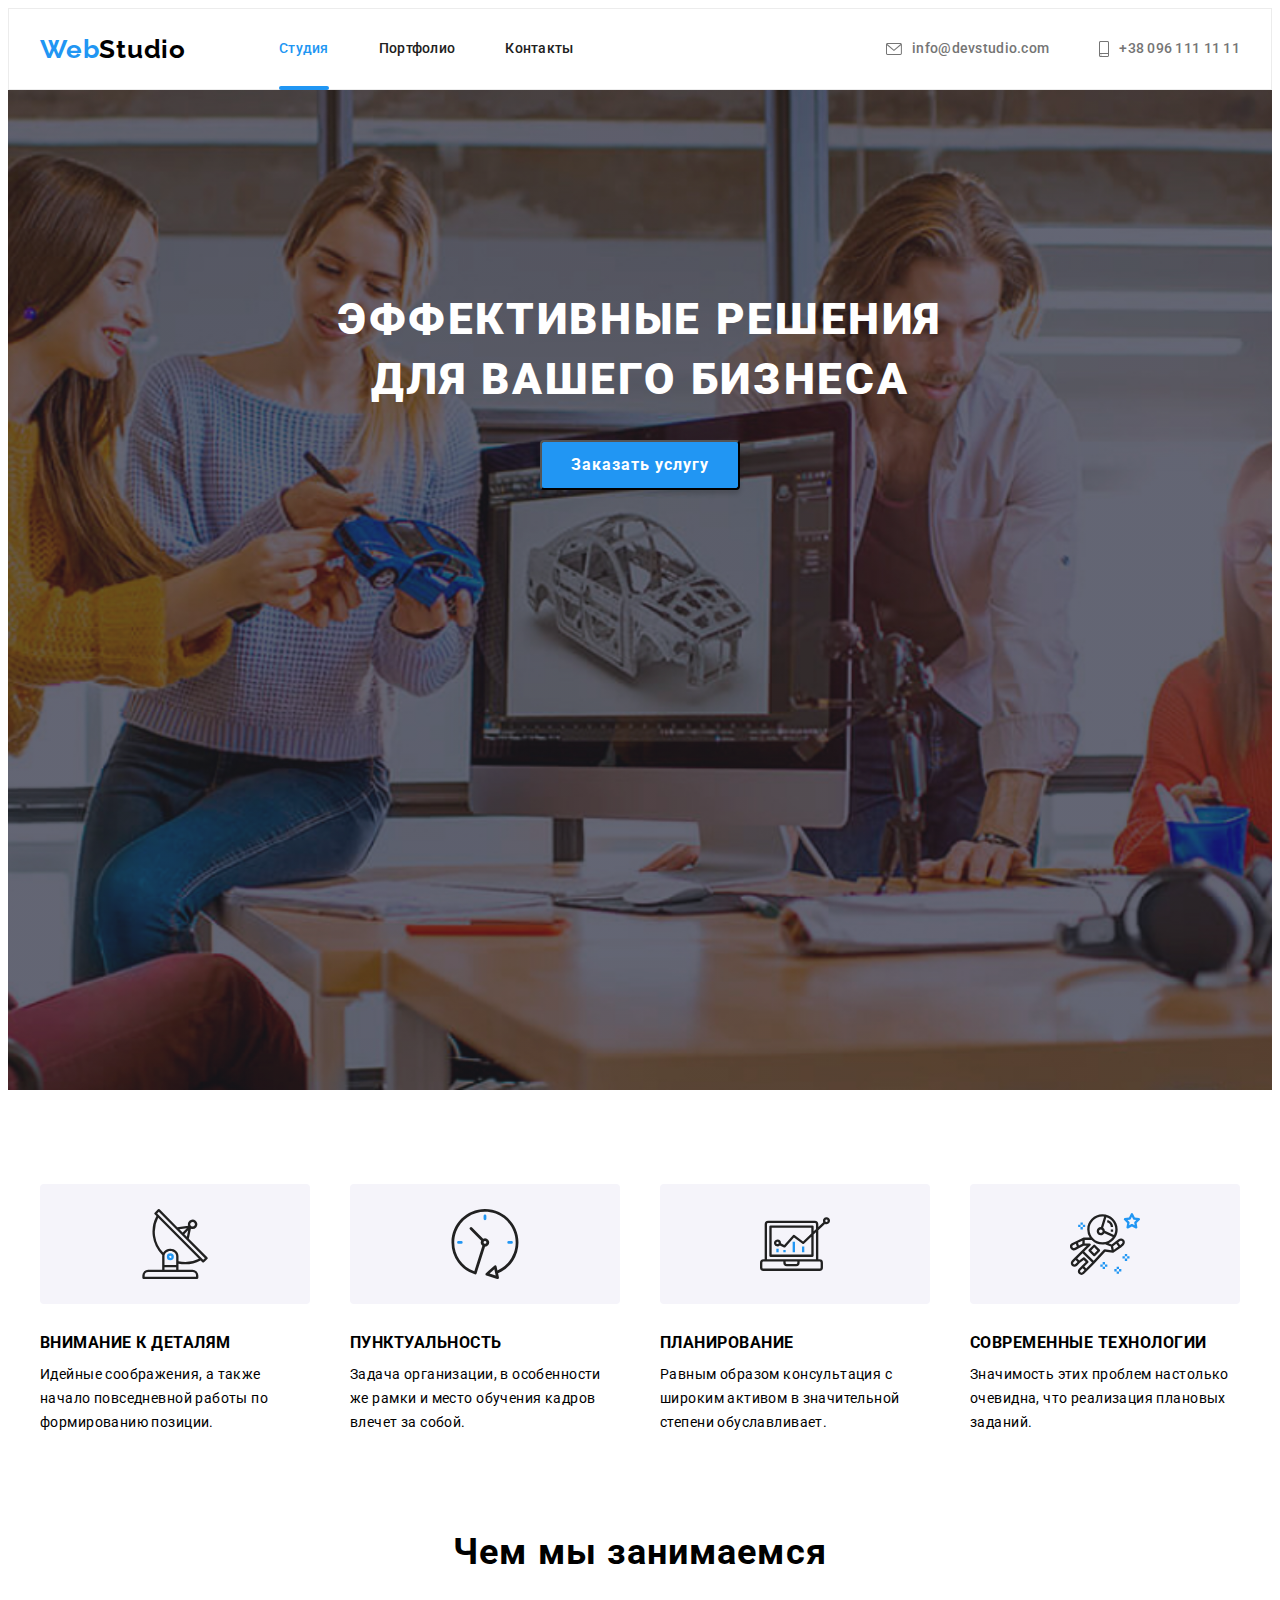
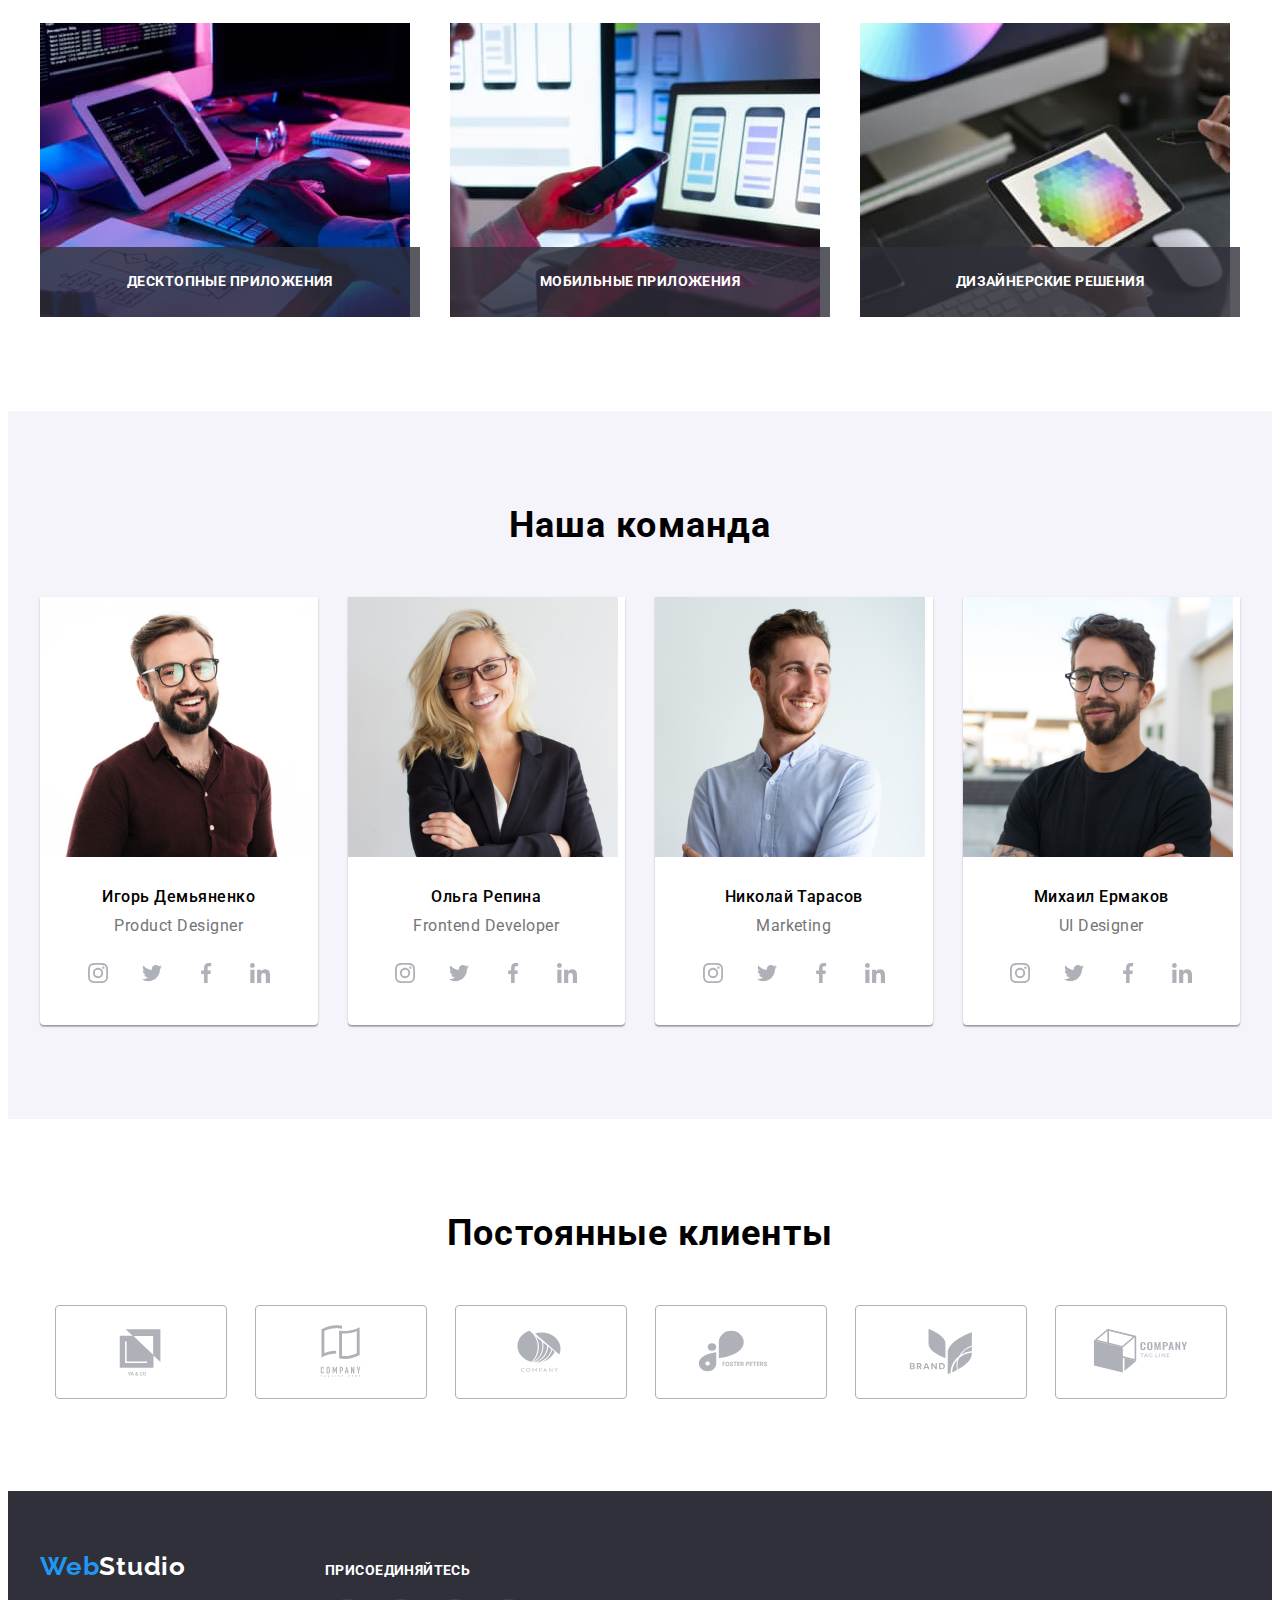
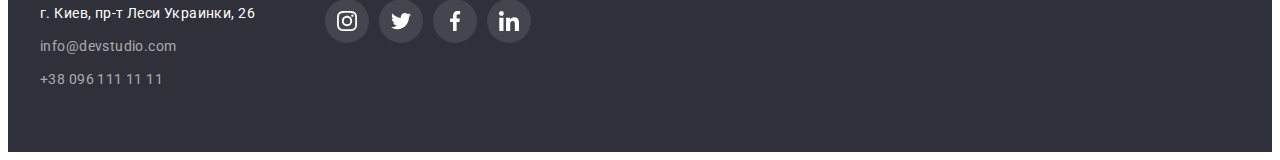
==== index.html @ 003a28de "1806 2115" ====
<!DOCTYPE html>
<html lang="ru">
  <head>
    <meta charset="utf-8" />
    <meta http-equiv="X-UA-Compatible" content="IE=edge" />
    <title>Студия</title>
    <meta name="viewport" content="width=device-width, initial-scale=1" />
    <link
      href="https://fonts.googleapis.com/css2?family=Raleway:wght@700&family=Roboto:wght@400;500;700;900&display=swap"
      rel="stylesheet"
    />
    <link
      rel="stylesheet"
      href="https://cdnjs.cloudflare.com/ajax/libs/modern-normalize/1.1.0/modern-normalize.min.css"
      integrity="sha512-wpPYUAdjBVSE4KJnH1VR1HeZfpl1ub8YT/NKx4PuQ5NmX2tKuGu6U/JRp5y+Y8XG2tV+wKQpNHVUX03MfMFn9Q=="
      crossorigin="anonymous"
      referrerpolicy="no-referrer"
    />
    <link rel="stylesheet" href="./css/styles.css" />
    <link rel="preconnect" href="https://fonts.gstatic.com" crossorigin />
  </head>
  <!--header-->
  <body>
    <header class="header">
      <div class="container">
        <a href="./index.html" lang="en" class="header-logo"
          >Web<span class="header-logo-add">Studio</span></a
        >
        <nav>
          <ul class="header-list list">
            <li class="header-item">
              <a class="header-link link current" href="./index.html">Студия</a>
            </li>
            <li class="header-item">
              <a class="header-link link" href="./portfolio.html">Портфолио</a>
            </li>
            <li class="header-item"><a class="header-link link" href="">Контакты</a></li>
          </ul>
        </nav>
        <ul class="contacts-list list">
          <li class="contacts-item">
            <a class="contacts-link link" href="mailto:info@devstudio.com">
              <svg class="contacts-icon" width="16" height="12">
                <use href="./images/icons.svg#icon-envelope"></use></svg
              >info@devstudio.com</a
            >
          </li>
          <li class="contacts-item">
            <a class="contacts-link link" href="tel:+380961111111">
              <svg class="contacts-icon" width="10" height="16">
                <use href="./images/icons.svg#icon-smartphone"></use></svg
              >+38 096 111 11 11</a
            >
          </li>
        </ul>
      </div>
    </header>
    <!--main-->
    <main>
      <section class="head section">
        <div class="container">
          <h1 class="head-title">Эффективные решения<br />для вашего бизнеса</h1>
          <button type="button" class="head-button" data-modal-open>Заказать услугу</button>
        </div>
      </section>
      <section class="hero section">
        <div class="container">
          <h2 class="hero-title hidden">Заголовок</h2>
          <ul class="hero-list list">
            <li class="hero-item">
              <div class="hero-img-item">
                <a href="" class="hero-img-link link">
                  <svg class="hero-img-icon" width="70px" height="70px">
                    <use href="./images/icons.svg#icon-antenna"></use>
                  </svg>
                </a>
              </div>
              <h3 class="hero-title">Внимание к деталям</h3>
              <p class="hero-text">
                Идейные соображения, а также начало повседневной работы по формированию позиции.
              </p>
            </li>
            <li class="hero-item">
              <div class="hero-img-item">
                <a href="" class="hero-img-link link">
                  <svg class="hero-img-icon" width="70px" height="70px">
                    <use href="./images/icons.svg#icon-clock"></use>
                  </svg>
                </a>
              </div>
              <h3 class="hero-title">Пунктуальность</h3>
              <p class="hero-text">
                Задача организации, в особенности же рамки и место обучения кадров влечет за собой.
              </p>
            </li>
            <li class="hero-item">
              <div class="hero-img-item">
                <a href="" class="hero-img-link link">
                  <svg class="hero-img-icon" width="70px" height="70px">
                    <use href="./images/icons.svg#icon-diagram"></use>
                  </svg>
                </a>
              </div>
              <h3 class="hero-title">Планирование</h3>
              <p class="hero-text">
                Равным образом консультация с широким активом в значительной степени обуславливает.
              </p>
            </li>
            <li class="hero-item">
              <div class="hero-img-item">
                <a href="" class="hero-img-link link">
                  <svg class="hero-img-icon" width="70px" height="70px">
                    <use href="./images/icons.svg#icon-astronaut"></use>
                  </svg>
                </a>
              </div>
              <h3 class="hero-title">Современные технологии</h3>
              <p class="hero-text">
                Значимость этих проблем настолько очевидна, что реализация плановых заданий.
              </p>
            </li>
          </ul>
        </div>
      </section>
      <section class="photo section">
        <div class="container">
          <h2 class="photo-title">Чем мы занимаемся</h2>
          <ul class="photo-list list">
            <li class="photo-item">
              <img src="images/img1-1.jpg" alt="img1-1" width="370" />
              <p class="photo-text">Десктопные приложения</p>
            </li>
            <li class="photo-item">
              <img src="images/img1-2.jpg" alt="img1-2" width="370" />
              <p class="photo-text">Мобильные приложения</p>
            </li>
            <li class="photo-item">
              <img src="images/img1-3.jpg" alt="img1-3" width="370" />
              <p class="photo-text">Дизайнерские решения</p>
            </li>
          </ul>
        </div>
      </section>
      <section class="team section">
        <div class="container">
          <h2 class="team-title">Наша команда</h2>
          <ul class="team-list list">
            <li class="team-item">
              <img class="team-img" src="images/img2-1.jpg" alt="img2-1" width="270" />
              <div class="team-item-wrapper">
                <h3 class="team-text-title">Игорь Демьяненко</h3>
                <p class="team-text" lang="en">Product Designer</p>
                <ul class="team-soc-list list">
                  <li class="team-soc-item">
                    <a href="" class="team-soc-link link">
                      <svg class="team-soc-icon" width="20px" height="20px">
                        <use href="./images/icons.svg#icon-instagram"></use>
                      </svg>
                    </a>
                  </li>
                  <li class="team-soc-item">
                    <a href="" class="team-soc-link link"
                      ><svg class="team-soc-icon" width="20px" height="20px">
                        <use href="./images/icons.svg#icon-twitter"></use></svg
                    ></a>
                  </li>
                  <li class="team-soc-item">
                    <a href="" class="team-soc-link link"
                      ><svg class="team-soc-icon" width="20px" height="20px">
                        <use href="./images/icons.svg#icon-facebook"></use></svg
                    ></a>
                  </li>
                  <li class="team-soc-item">
                    <a href="" class="team-soc-link link"
                      ><svg class="team-soc-icon" width="20px" height="20px">
                        <use href="./images/icons.svg#icon-linkedin"></use></svg
                    ></a>
                  </li>
                </ul>
              </div>
            </li>
            <li class="team-item">
              <img class="team-img" src="images/img2-2.jpg" alt="img2-2" width="270" />
              <div class="team-item-wrapper">
                <h3 class="team-text-title">Ольга Репина</h3>
                <p class="team-text" lang="en">Frontend Developer</p>
                <ul class="team-soc-list list">
                  <li class="team-soc-item">
                    <a href="" class="team-soc-link link">
                      <svg class="team-soc-icon" width="20px" height="20px">
                        <use href="./images/icons.svg#icon-instagram"></use>
                      </svg>
                    </a>
                  </li>
                  <li class="team-soc-item">
                    <a href="" class="team-soc-link link"
                      ><svg class="team-soc-icon" width="20px" height="20px">
                        <use href="./images/icons.svg#icon-twitter"></use></svg
                    ></a>
                  </li>
                  <li class="team-soc-item">
                    <a href="" class="team-soc-link link"
                      ><svg class="team-soc-icon" width="20px" height="20px">
                        <use href="./images/icons.svg#icon-facebook"></use></svg
                    ></a>
                  </li>
                  <li class="team-soc-item">
                    <a href="" class="team-soc-link link"
                      ><svg class="team-soc-icon" width="20px" height="20px">
                        <use href="./images/icons.svg#icon-linkedin"></use></svg
                    ></a>
                  </li>
                </ul>
              </div>
            </li>
            <li class="team-item">
              <img class="team-img" src="images/img2-3.jpg" alt="img2-3" width="270" />
              <div class="team-item-wrapper">
                <h3 class="team-text-title">Николай Тарасов</h3>
                <p class="team-text" lang="en">Marketing</p>
                <ul class="team-soc-list list">
                  <li class="team-soc-item">
                    <a href="" class="team-soc-link link">
                      <svg class="team-soc-icon" width="20px" height="20px">
                        <use href="./images/icons.svg#icon-instagram"></use>
                      </svg>
                    </a>
                  </li>
                  <li class="team-soc-item">
                    <a href="" class="team-soc-link link"
                      ><svg class="team-soc-icon" width="20px" height="20px">
                        <use href="./images/icons.svg#icon-twitter"></use></svg
                    ></a>
                  </li>
                  <li class="team-soc-item">
                    <a href="" class="team-soc-link link"
                      ><svg class="team-soc-icon" width="20px" height="20px">
                        <use href="./images/icons.svg#icon-facebook"></use></svg
                    ></a>
                  </li>
                  <li class="team-soc-item">
                    <a href="" class="team-soc-link link"
                      ><svg class="team-soc-icon" width="20px" height="20px">
                        <use href="./images/icons.svg#icon-linkedin"></use></svg
                    ></a>
                  </li>
                </ul>
              </div>
            </li>
            <li class="team-item">
              <img class="team-img" src="images/img2-4.jpg" alt="img2-4" width="270" />
              <div class="team-item-wrapper">
                <h3 class="team-text-title">Михаил Ермаков</h3>
                <p class="team-text" lang="en">UI Designer</p>
                <ul class="team-soc-list list">
                  <li class="team-soc-item">
                    <a href="" class="team-soc-link link">
                      <svg class="team-soc-icon" width="20px" height="20px">
                        <use href="./images/icons.svg#icon-instagram"></use>
                      </svg>
                    </a>
                  </li>
                  <li class="team-soc-item">
                    <a href="" class="team-soc-link link"
                      ><svg class="team-soc-icon" width="20px" height="20px">
                        <use href="./images/icons.svg#icon-twitter"></use></svg
                    ></a>
                  </li>
                  <li class="team-soc-item">
                    <a href="" class="team-soc-link link"
                      ><svg class="team-soc-icon" width="20px" height="20px">
                        <use href="./images/icons.svg#icon-facebook"></use></svg
                    ></a>
                  </li>
                  <li class="team-soc-item">
                    <a href="" class="team-soc-link link"
                      ><svg class="team-soc-icon" width="20px" height="20px">
                        <use href="./images/icons.svg#icon-linkedin"></use></svg
                    ></a>
                  </li>
                </ul>
              </div>
            </li>
          </ul>
        </div>
      </section>
      <section class="clients">
        <div class="container">
          <h2 class="clients-title">Постоянные клиенты</h2>
          <ul class="clients-list list">
            <li class="clients-item">
              <a href="" class="clients-link link">
                <svg class="clients-logo" width="106px" height="60px">
                  <use href="./images/icons.svg#icon-company-logo-1"></use>
                </svg>
              </a>
            </li>
            <li class="clients-item">
              <a href="" class="clients-link link">
                <svg class="clients-logo" width="106px" height="60px">
                  <use href="./images/icons.svg#icon-company-logo-2"></use>
                </svg>
              </a>
            </li>
            <li class="clients-item">
              <a href="" class="clients-link link">
                <svg class="clients-logo" width="106px" height="60px">
                  <use href="./images/icons.svg#icon-company-logo-3"></use>
                </svg>
              </a>
            </li>
            <li class="clients-item">
              <a href="" class="clients-link link">
                <svg class="clients-logo" width="106px" height="60px">
                  <use href="./images/icons.svg#icon-company-logo-4"></use>
                </svg>
              </a>
            </li>
            <li class="clients-item">
              <a href="" class="clients-link link">
                <svg class="clients-logo" width="106px" height="60px">
                  <use href="./images/icons.svg#icon-company-logo-5"></use>
                </svg>
              </a>
            </li>
            <li class="clients-item">
              <a href="" class="clients-link link">
                <svg class="clients-logo" width="106px" height="60px">
                  <use href="./images/icons.svg#icon-company-logo-6"></use>
                </svg>
              </a>
            </li>
          </ul>
        </div>
      </section>
    </main>
    <!--footer-->
    <footer class="footer">
      <div class="container">
        <h2 class="container-title hidden">Футер</h2>
        <div class="adress-contact">
          <a href="/index.html" lang="en" class="footer-logo"
            >Web<span class="footer-logo-add">Studio</span></a
          >
          <address class="adress">
            <ul class="adress-list list">
              <li class="adress-item">
                <a
                  href="https://goo.gl/maps/ZNNEmPpqHStPW1MP9"
                  class="adress-link-map link"
                  target="_blank"
                  rel="noopener norefererrer"
                >
                  г. Киев, пр-т Леси Украинки, 26
                </a>
              </li>
              <li class="adress-item">
                <a class="adress-link link" href="mailto:info@devstudio.com">info@devstudio.com</a>
              </li>
              <li class="adress-item">
                <a class="adress-link link" href="tel:+380961111111">+38 096 111 11 11</a>
              </li>
            </ul>
          </address>
        </div>
        <div class="adress-connect">
          <h3 class="connect-title">присоединяйтесь</h3>
          <ul class="connect-soc-list list">
            <li class="connect-soc-item">
              <a href="" class="connect-soc-link link">
                <svg class="connect-soc-icon" width="20px" height="20px">
                  <use href="./images/icons.svg#icon-instagram"></use>
                </svg>
              </a>
            </li>
            <li class="connect-soc-item">
              <a href="" class="connect-soc-link link"
                ><svg class="connect-soc-icon" width="20px" height="20px">
                  <use href="./images/icons.svg#icon-twitter"></use></svg
              ></a>
            </li>
            <li class="connect-soc-item">
              <a href="" class="connect-soc-link link"
                ><svg class="connect-soc-icon" width="20px" height="20px">
                  <use href="./images/icons.svg#icon-facebook"></use></svg
              ></a>
            </li>
            <li class="connect-soc-item">
              <a href="" class="connect-soc-link link"
                ><svg class="connect-soc-icon" width="20px" height="20px">
                  <use href="./images/icons.svg#icon-linkedin"></use></svg
              ></a>
            </li>
          </ul>
        </div>
      </div>
    </footer>
    <div class="backdrop is-hidden" data-modal>
      <div class="modal">
        <button type="button" class="modal-close-btn" data-modal-close>
          <svg class="modal-close-icon" width="11px" height="11px">
            <use href="./images/icons.svg#icon-close-black"></use>
          </svg>
        </button>
        <p class="modal-title">Оставьте свои данные, мы вам перезвоним</p>
        <form>
          <div class="modal-field">
            <label for="user-name" class="modal-label">Имя</label>
            <div class="input-wrap">
              <input type="text" class="modal-input" name="user-name" required minlength="2" />
              <svg class="modal-icon" width="18px" height="18px">
                <use href="./images/icons.svg#icon-person-modal"></use>
              </svg>
            </div>
          </div>
          <div class="modal-field">
            <label for="user-phone" class="modal-label">Телефон</label>
            <div class="input-wrap">
              <input
                type="text"
                class="modal-input"
                name="user-phone"
                required
                pattern="[\+]\d{2}\s[\(]\d{3}[\)]\s\d{3}[\-]\d{2}[\-]\d{2}"
                minlength="13"
                maxlength="13"
                title="+380 (00) 000-00-00"
                }
              />
              <svg class="modal-icon" width="18px" height="18px">
                <use href="./images/icons.svg#icon-phone-modal"></use>
              </svg>
            </div>
          </div>
          <div class="modal-field">
            <label for="modal-input" class="modal-label">Почта</label>
            <div class="input-wrap">
              <input
                type="text"
                class="modal-input"
                name="user-email"
                required
                pattern="[a-z0-9._%+-]+@[a-z0-9.-]+\.[a-z]{2,4}$"
                title="example@mail.com"
              />
              <svg class="modal-icon" width="18px" height="18px">
                <use href="./images/icons.svg#icon-email-modal"></use>
              </svg>
            </div>
          </div>
          <div class="modal-field">
            <label for="user-comment" class="modal-label">Комментарий</label>
            <textarea
              name="user-comment"
              id=""
              class="modal-input modal-input-comment"
              placeholder="Введите текст"
            ></textarea>
          </div>
          <div class="checkbox-field">
            <input
              type="checkbox"
              name="privacy"
              value="true"
              class="modal-check hidden"
              id="privacy"
            />
            <label for="privacy" class="check-text">
              <span>
                <svg class="check-icon" width="11px" height="8px">
                  <use href="./images/icons.svg#icon-check-modal"></use>
                </svg>
              </span>
              Соглашаюсь с рассылкой и принимаю
              <a href="" class="modal-terms-link link">Условия договора</a></label
            >
          </div>
          <button type="submit" class="modal-send-btn">Отправить</button>
        </form>
      </div>
    </div>
    <script src="./js/modal.js"></script>
  </body>
</html>
---- css/styles.css ----
:root {
  --background-color: #ffffff;
  --alternative-background-color: #2f303a;
  --main-text-color: #212121;
  --second-text-color: #757575;
  --alternative-text-color: #ffffff;
  --active-btn-color: #2196f3;
  --main-font-weight: 700;
  --main-font-family: 'Roboto', sans-serif;
  --second-font-family: 'Raleway', sans-serif;
  --default-font-size: 14px;
  --default-padding: 94px;
  --default-transition-duration: 250ms;
  --default-transition-timing-function: cubic-bezier(0.4, 0, 0.2, 1);
}

body {
  font-family: var(--main-font-family);
  font-size: var(--default-font-size);
  background-color: var(--background-color);
  color: var(--master-text-color);
}

p,
h1,
h2,
h3,
h4,
h5,
h6 {
  margin: 0;
}
ul,
ol {
  margin: 0;
  padding: 0;
}
button {
  cursor: pointer;
}
img {
  display: block;
}
.list {
  list-style: none;
}
.link {
  text-decoration: none;
}
.hidden {
  position: absolute;
  white-space: nowrap;
  width: 1px;
  height: 1px;
  overflow: hidden;
  border: 0;
  padding: 0;
  clip: rect(0 0 0 0);
  clip-path: inset(50%);
  margin: -1px;
}
.container {
  width: 1200px;
  margin: 0 auto;
  padding-left: 15px;
  padding-right: 15px;
  /* outline: 1px solid red; */
}
.section {
  padding-top: var(--default-padding);
  padding-bottom: var(--default-padding);
}
/*----------------header--------------------*/
.header {
  border: 1px solid #ececec;
}
.header-logo {
  color: var(--active-btn-color);
  font-family: var(--second-font-family);
  font-weight: var(--main-font-weight);
  font-size: 26px;
  line-height: 1.19;
  letter-spacing: 0.03em;
  text-decoration: none;
  margin-right: 93px;
}
.header-logo-add {
  color: #000000;
}
.header-list {
  display: flex;
  align-items: center;
}
.header .container {
  display: flex;
  align-items: center;
}
.header-link,
.contacts-link {
  padding: 32px 0;
  display: block;
  color: var(--main-text-color);
  font-weight: 500;
  line-height: 1.14;
  letter-spacing: 0.02em;
  transition-duration: var(--default-transition-duration);
  transition-timing-function: var(--default-transition-timing-function);
}
.header-item:not(:last-child) {
  margin-right: 50px;
}
.current {
  color: var(--active-btn-color);
  position: relative;
}
.current::after {
  content: '';
  display: block;
  position: absolute;
  width: 100%;
  height: 4px;
  background-color: var(--active-btn-color);
  border-radius: 2px;
  left: 0;
  bottom: -1px;
}
.header-link:hover,
.header-link:focus,
.contacts-link:focus,
.contacts-link:hover {
  color: #2196f3;
}
.contacts-list {
  display: flex;
  margin-left: auto;
}
.contacts-link {
  color: var(--second-text-color);
  align-items: center;
  display: flex;
  justify-content: center;
}

.contacts-item:not(:last-child) {
  margin-right: 50px;
}
.contacts-icon {
  display: inline-block;
  fill: currentColor;
  margin-right: 10px;
  justify-content: center;
}
/*----------------head--------------------*/

.head {
  height: 600px;
  max-width: 1600px;
  text-align: center;
  padding-top: 200px;
  padding-bottom: 200px;
  background-color: rgba(47, 48, 58, 0.4);
  margin: 0 auto;
  background-image: linear-gradient(rgba(47, 48, 58, 0.4), rgba(47, 48, 58, 0.4)),
    url(../images/hero-bg.jpg);
  background-repeat: no-repeat;
  background-position: center;
  background-size: cover;
}
.head-title {
  color: var(--alternative-text-color);
  font-weight: 900;
  font-size: 44px;
  line-height: 1.36;
  text-align: center;
  letter-spacing: 0.06em;
  text-transform: uppercase;
}
.head-button {
  height: 50px;
  min-width: 200px;
  font-family: inherit;
  color: var(--alternative-text-color);
  background-color: var(--active-btn-color);
  font-weight: var(--main-font-weight);
  font-size: 16px;
  line-height: 1.87;
  letter-spacing: 0.06em;
  box-shadow: 0px 4px 4px rgba(0, 0, 0, 0.15);
  border-radius: 4px;
  cursor: pointer;
  margin-top: 30px;
  transition-duration: var(--default-transition-duration);
  transition-timing-function: var(--default-transition-timing-function);
}
.head-button:hover,
.head-button:focus {
  background-color: #188ce8;
}
/*----------------body--------------------*/
.hero-list {
  display: flex;
  justify-content: space-between;
}

.hero-title {
  font-weight: var(--main-font-weight);
  line-height: 1.14;
  letter-spacing: 0.03em;
  text-transform: uppercase;
  margin-bottom: 10px;
}
.hero-text {
  line-height: 1.71;
  letter-spacing: 0.03em;
  width: 270px;
  min-height: 75px;
}
.hero-item + .hero-item {
  margin-left: 30px;
}
.hero-img-item {
  width: 270px;
  height: 120px;
  margin-bottom: 30px;
}
.hero-img-link {
  width: 100%;
  height: 100%;
  background: #f5f4fa;
  border-radius: 4px;
  display: flex;
  align-items: center;
  justify-content: center;
}
.photo {
  padding-top: 0;
}
.photo-list {
  display: flex;
  margin-top: 50px;
  margin-left: -30px;
}
.photo-item {
  flex-basis: calc(100% / 3 - 30px);
  margin-left: 30px;
  position: relative;
}
.photo-text {
  position: absolute;
  bottom: 0;
  width: 100%;
  text-align: center;
  background: rgba(47, 48, 58, 0.8);
  padding: 27px 0;
  color: var(--alternative-text-color);
  font-weight: 700;
  font-size: 14px;
  line-height: 1.14;
  text-align: center;
  letter-spacing: 0.03em;
  text-transform: uppercase;
}
.photo-title,
.team-title,
.clients-title {
  font-weight: var(--main-font-weight);
  font-size: 36px;
  line-height: 1.16;
  text-align: center;
  letter-spacing: 0.03em;
}
.team-title {
  margin-bottom: 50px;
}
.team {
  background-color: #f5f4fa;
}
.team-list {
  display: flex;
  margin-left: -30px;
}
.team-item-wrapper {
  padding-top: 30px;
  padding-bottom: 30px;
}
.team-item {
  background-color: var(--background-color);
  flex-basis: calc(100% / 4 - 30px);
  margin-left: 30px;
  box-shadow: 0px 1px 3px rgba(0, 0, 0, 0.12), 0px 1px 1px rgba(0, 0, 0, 0.14),
    0px 2px 1px rgba(0, 0, 0, 0.2);
  border-radius: 0px 0px 4px 4px;
}
.team-text-title {
  font-weight: 500;
  font-size: 16px;
  line-height: 1.19;
  text-align: center;
  letter-spacing: 0.03em;
  margin-bottom: 10px;
}
.team-text {
  color: var(--second-text-color);
  font-size: 16px;
  line-height: 1.19;
  text-align: center;
  letter-spacing: 0.03em;
  margin-bottom: 16px;
}
.team-soc-item {
  width: 44px;
  height: 44px;
  margin-right: 10px;
}
.team-soc-list {
  display: flex;
  justify-content: center;
}
.team-soc-item:last-child {
  margin-right: 0;
}
.team-soc-link {
  width: 100%;
  height: 100%;
  display: flex;
  align-items: center;
  justify-content: center;
  border-radius: 50%;
  transition-duration: var(--default-transition-duration);
  transition-timing-function: var(--default-transition-timing-function);
}
.team-soc-icon {
  fill: #afb1b8;
  transition-duration: var(--default-transition-duration);
  transition-timing-function: var(--default-transition-timing-function);
}
.team-soc-link:hover,
.team-soc-link:focus {
  background-color: var(--active-btn-color);
}
.team-soc-link:hover .team-soc-icon,
.team-soc-link:focus .team-soc-icon {
  fill: var(--background-color);
}
.clients-title {
  margin-top: 94px;
  margin-bottom: 50px;
}
.clients-list {
  display: flex;
  justify-content: center;
  margin-bottom: 94px;
}
.clients-item {
  width: 170px;
  height: 92px;
  margin-right: 30px;
}
.clients-item:last-child {
  margin-right: 0;
}
.clients-link {
  width: 100%;
  height: 100%;
  border: 1px solid #afb1b8;
  border-radius: 4px;
  display: flex;
  align-items: center;
  justify-content: center;
  transition-duration: var(--default-transition-duration);
  transition-timing-function: var(--default-transition-timing-function);
}
.clients-link:hover,
.clients-link:focus {
  border: 1px solid var(--active-btn-color);
}
.clients-logo {
  fill: #afb1b8;
  transition-duration: var(--default-transition-duration);
  transition-timing-function: var(--default-transition-timing-function);
}
.clients-link:hover .clients-logo,
.clients-link:focus .clients-logo {
  fill: var(--active-btn-color);
}
/*----------------footer--------------------*/

.footer {
  background-color: var(--alternative-background-color);
  padding-top: 60px;
  padding-bottom: 60px;
}
.footer .container {
  display: flex;
  align-items: baseline;
}
.footer-logo {
  color: var(--active-btn-color);
  font-family: var(--second-font-family);
  font-weight: var(--main-font-weight);
  font-size: 26px;
  line-height: 1.19;
  letter-spacing: 0.03em;
  text-decoration: none;
  margin-bottom: 20px;
  display: block;
}
.footer-logo-add {
  color: var(--alternative-text-color);
}
.adress-list {
  color: var(--alternative-text-color);
  font-style: normal;
  line-height: 1.71;
  letter-spacing: 0.03em;
}
.adress-item:not(:last-child) {
  margin-bottom: 9px;
}
.adress-link-map {
  color: inherit;
  transition-duration: var(--default-transition-duration);
  transition-timing-function: var(--default-transition-timing-function);
}
.adress-link {
  color: rgba(255, 255, 255, 0.6);
  transition-duration: var(--default-transition-duration);
  transition-timing-function: var(--default-transition-timing-function);
}
.adress-link-map:hover,
.adress-link:hover,
.adress-link-map:focus,
.adress-link:focus {
  color: #2196f3;
}
.adress-connect {
  margin-left: 70px;
}
.connect-title {
  font-weight: var(--main-font-weight);
  font-size: 14px;
  line-height: 1.14;
  letter-spacing: 0.03em;
  text-transform: uppercase;
  color: var(--alternative-text-color);
}
.connect-soc-item {
  width: 44px;
  height: 44px;
  margin-right: 10px;
}
.connect-soc-list {
  display: flex;
  justify-content: center;
  margin-top: 20px;
}
.connect-soc-item:last-child {
  margin-right: 0;
}
.connect-soc-link {
  width: 100%;
  height: 100%;
  display: flex;
  align-items: center;
  justify-content: center;
  border-radius: 50%;
  background: rgba(255, 255, 255, 0.1);
  transition-duration: var(--default-transition-duration);
  transition-timing-function: var(--default-transition-timing-function);
}
.connect-soc-icon {
  fill: #fff;
  transition-duration: var(--default-transition-duration);
  transition-timing-function: var(--default-transition-timing-function);
}
.connect-soc-link:hover,
.connect-soc-link:focus {
  background-color: var(--active-btn-color);
}
.connect-soc-link:hover .connect-soc-icon,
.connect-soc-link:focus .connect-soc-icon {
  fill: var(--background-color);
}

/*----------------portfolio--------------------*/

.filter-list {
  display: flex;
  justify-content: center;
  margin-bottom: 50px;
}
.filter-item:not(:last-child) {
  margin-right: 8px;
}
.filter-button {
  background-color: #f5f4fa;
  font-weight: 500;
  font-size: 16px;
  line-height: 1.62;
  text-align: center;
  letter-spacing: 0.03em;
  border-radius: 4px;
  border: none;
  outline: none;
  cursor: pointer;
  padding: 6px 22px;
  transition-duration: var(--default-transition-duration);
  transition-timing-function: var(--default-transition-timing-function);
}
.filter-button-current {
  color: var(--alternative-text-color);
  background-color: var(--active-btn-color);
}
.filter-button:hover,
.filter-button:focus {
  color: var(--alternative-text-color);
  background-color: var(--active-btn-color);
  box-shadow: 0px 3px 1px rgba(0, 0, 0, 0.1), 0px 1px 2px rgba(0, 0, 0, 0.08),
    0px 2px 2px rgba(0, 0, 0, 0.12);
}
.portfolio-list {
  display: flex;
  margin: -15px;
  flex-wrap: wrap;
}
.portfolio-item {
  flex-basis: calc(100% / 3 - 30px);
  margin: 15px;
}
.portfolio-wrap {
  position: relative;
  overflow: hidden;
}
.portfolio-description {
  position: absolute;
  top: 0;
  padding: 63px 24px;
  background: rgba(33, 150, 243, 0.9);
  font-size: 18px;
  line-height: 1.55;
  letter-spacing: 0.03em;
  color: var(--alternative-text-color);
  height: 100%;
  transform: translateY(100%);
  transition: transform var(--default-transition-duration) linear;
  transition-timing-function: var(--default-transition-timing-function);
}
.portfolio-item:hover .portfolio-description {
  transform: translate(0);
}
.portfolio-item:hover {
  box-shadow: 0px 1px 1px rgba(0, 0, 0, 0.12), 0px 4px 4px rgba(0, 0, 0, 0.06),
    1px 4px 6px rgba(0, 0, 0, 0.16);
  transition-duration: var(--default-transition-duration);
  transition-timing-function: var(--default-transition-timing-function);
}
.portfolio-text-wrapper {
  padding: 20px 24px;
  border: 1px solid #eeeeee;
  border-top: none;
}
.portfolio-title {
  color: var(--main-text-color);
  font-weight: var(--main-font-weight);
  font-size: 18px;
  line-height: 2;
  letter-spacing: 0.06em;
  margin-bottom: 4px;
}
.portfolio-text {
  color: var(--second-text-color);
  font-size: 16px;
  line-height: 1.88x;
  letter-spacing: 0.03em;
}

/*----------------backdrop--------------------*/
.backdrop {
  width: 100%;
  height: 100%;
  background-color: rgba(0, 0, 0, 0.5);
  position: fixed;
  top: 0;
  transition: opacity var(--default-transition-duration) var(--default-transition-timing-function),
    visibility var(--default-transition-duration) var(--default-transition-timing-function);
}
.modal {
  width: 528px;
  min-height: 581px;
  background-color: var(--background-color);
  border-radius: 5px;
  position: absolute;
  top: 50%;
  left: 50%;
  transform: translate(-50%, -50%) translateX(0px);
  opacity: 1;
  transition: transform var(--default-transition-duration) var(--default-transition-timing-function),
    opacity var(--default-transition-duration) var(--default-transition-timing-function);
  padding: 40px;
}
.backdrop.is-hidden .modal {
  transform: translate(-50%, -50%) translateX(-150px);
  opacity: 0;
}
.modal-close-btn {
  background-color: var(--background-color);
  border: 1px solid rgba(0, 0, 0, 0.1);
  border-radius: 50%;
  width: 30px;
  height: 30px;
  position: absolute;
  top: 8px;
  right: 8px;
}
.modal-close-icon {
  display: flex;
  width: 100%;
  height: 100%;
  align-items: center;
  justify-content: center;
  transition-duration: var(--default-transition-duration);
  transition-timing-function: var(--default-transition-timing-function);
}
.modal-close-icon:hover,
.modal-close-icon:focus {
  fill: var(--active-btn-color);
}
.is-hidden {
  visibility: hidden;
  opacity: 0;
  pointer-events: 0;
}
.no-scroll {
  overflow: hidden;
}
.modal-title {
  font-weight: var(--main-font-weight);
  font-size: 20px;
  line-height: 1.15;
  text-align: center;
  letter-spacing: 0.03em;
  color: var(--main-text-color);
  margin-bottom: 30px;
}
.modal-input {
  width: 100%;
  height: 40px;
  border: 1px solid rgba(33, 33, 33, 0.2);
  border-radius: 4px;
  padding-left: 42px;
  outline: none;
}
.modal-input-comment {
  padding-left: 16px;
  padding-top: 12px;
  height: 120px;
  resize: none;
}
.modal-field {
  margin-bottom: 10px;
}
.modal-icon {
  position: absolute;
  left: 12px;
  top: 50%;
  transform: translateY(-50%);
}

.input-wrap {
  position: relative;
}
.modal-input::placeholder {
  font-size: var(--default-font-size);
  line-height: 1.14;
  letter-spacing: 0.01em;
  color: rgba(117, 117, 117, 0.5);
}
.modal-input:hover,
.modal-input:focus,
.modal-input:active {
  border-color: #2196f3;
}
.input-wrap:hover .modal-icon,
.input-wrap:focus .modal-icon,
.input-wrap:active .modal-icon {
  fill: var(--active-btn-color);
}
.modal-label {
  font-size: 12px;
  line-height: 1.16;
  letter-spacing: 0.01em;
  color: var(--second-text-color);
  display: block;
  margin-bottom: 4px;
}
.check-text {
  font-size: var(--default-font-size);
  line-height: 1.71;
  letter-spacing: 0.03em;
  color: var(--second-text-color);
  display: flex;
  align-items: center;
}
.check-text span {
  width: 16px;
  height: 15px;
  border-radius: 2px;
  border: 2px solid #000000;
  margin-right: 8px;
  display: flex;
  align-items: center;
  justify-content: center;
}
.modal-terms-link {
  color: var(--active-btn-color);
  text-decoration-line: underline;
  margin-left: 4px;
}
.check-icon {
  fill: transparent;
}
.modal-check:checked + .check-text span {
  background: var(--active-btn-color);
  border: none;
}
.modal-check:checked + .check-text .check-icon {
  fill: #fff;
}
.checkbox-field {
  position: relative;
  display: flex;
  align-items: center;
  justify-content: space-evenly;
  margin-bottom: 30px;
}
.modal-send-btn {
    display: flex;
      justify-content: center;
  align-items: center;
  margin: auto;
  height: 50px;
  min-width: 200px;
    font-weight: 700;
  font-size: 16px;
  line-height: 1.88;
  letter-spacing: 0.06em;
   background-color: #188ce8;
  box-shadow: 0px 4px 4px rgba(0, 0, 0, 0.15);
  border-radius: 4px;
  text-align: center;
  color: var(--alternative-text-color);
  cursor: pointer;
  transition-duration: var(--default-transition-duration);
  transition-timing-function: var(--default-transition-timing-function);
}
.modal-send-btn:hover,
.modal-send-btn:focus {
   background-color: var(--active-btn-color);
}
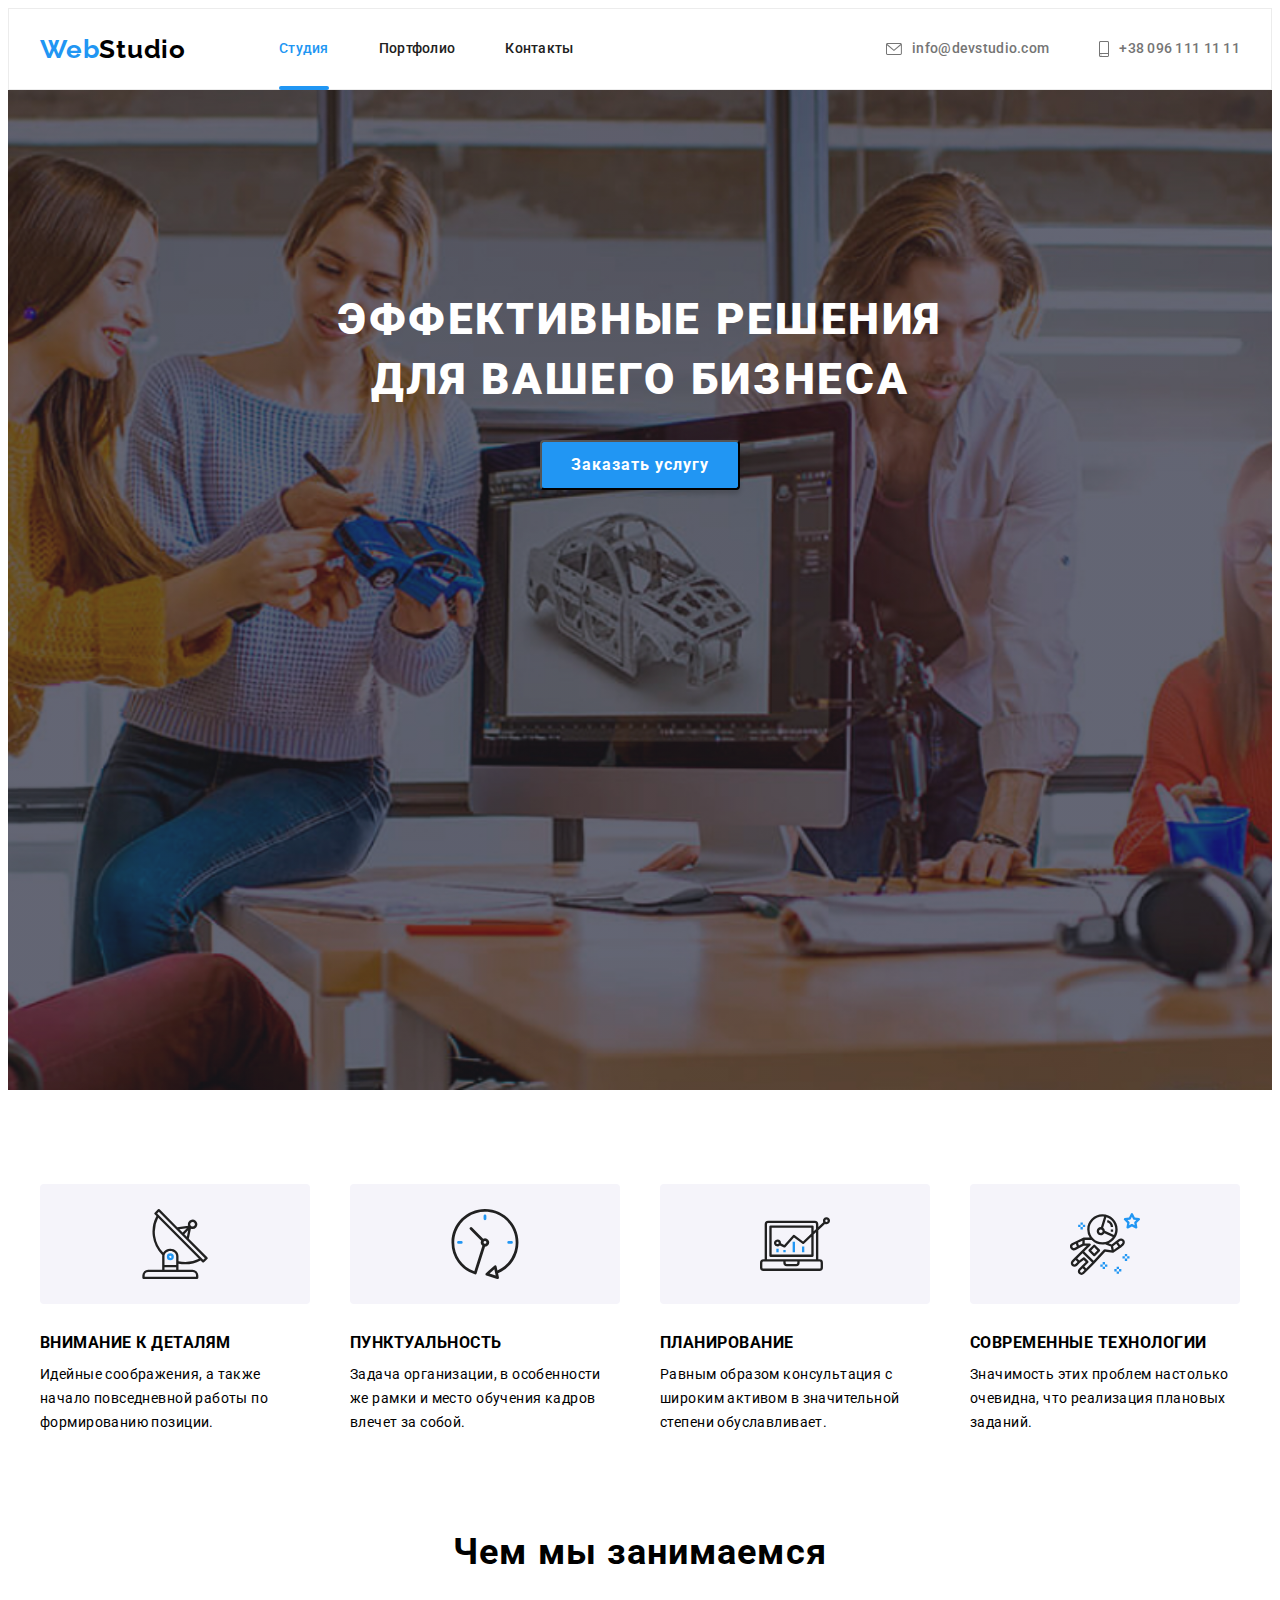
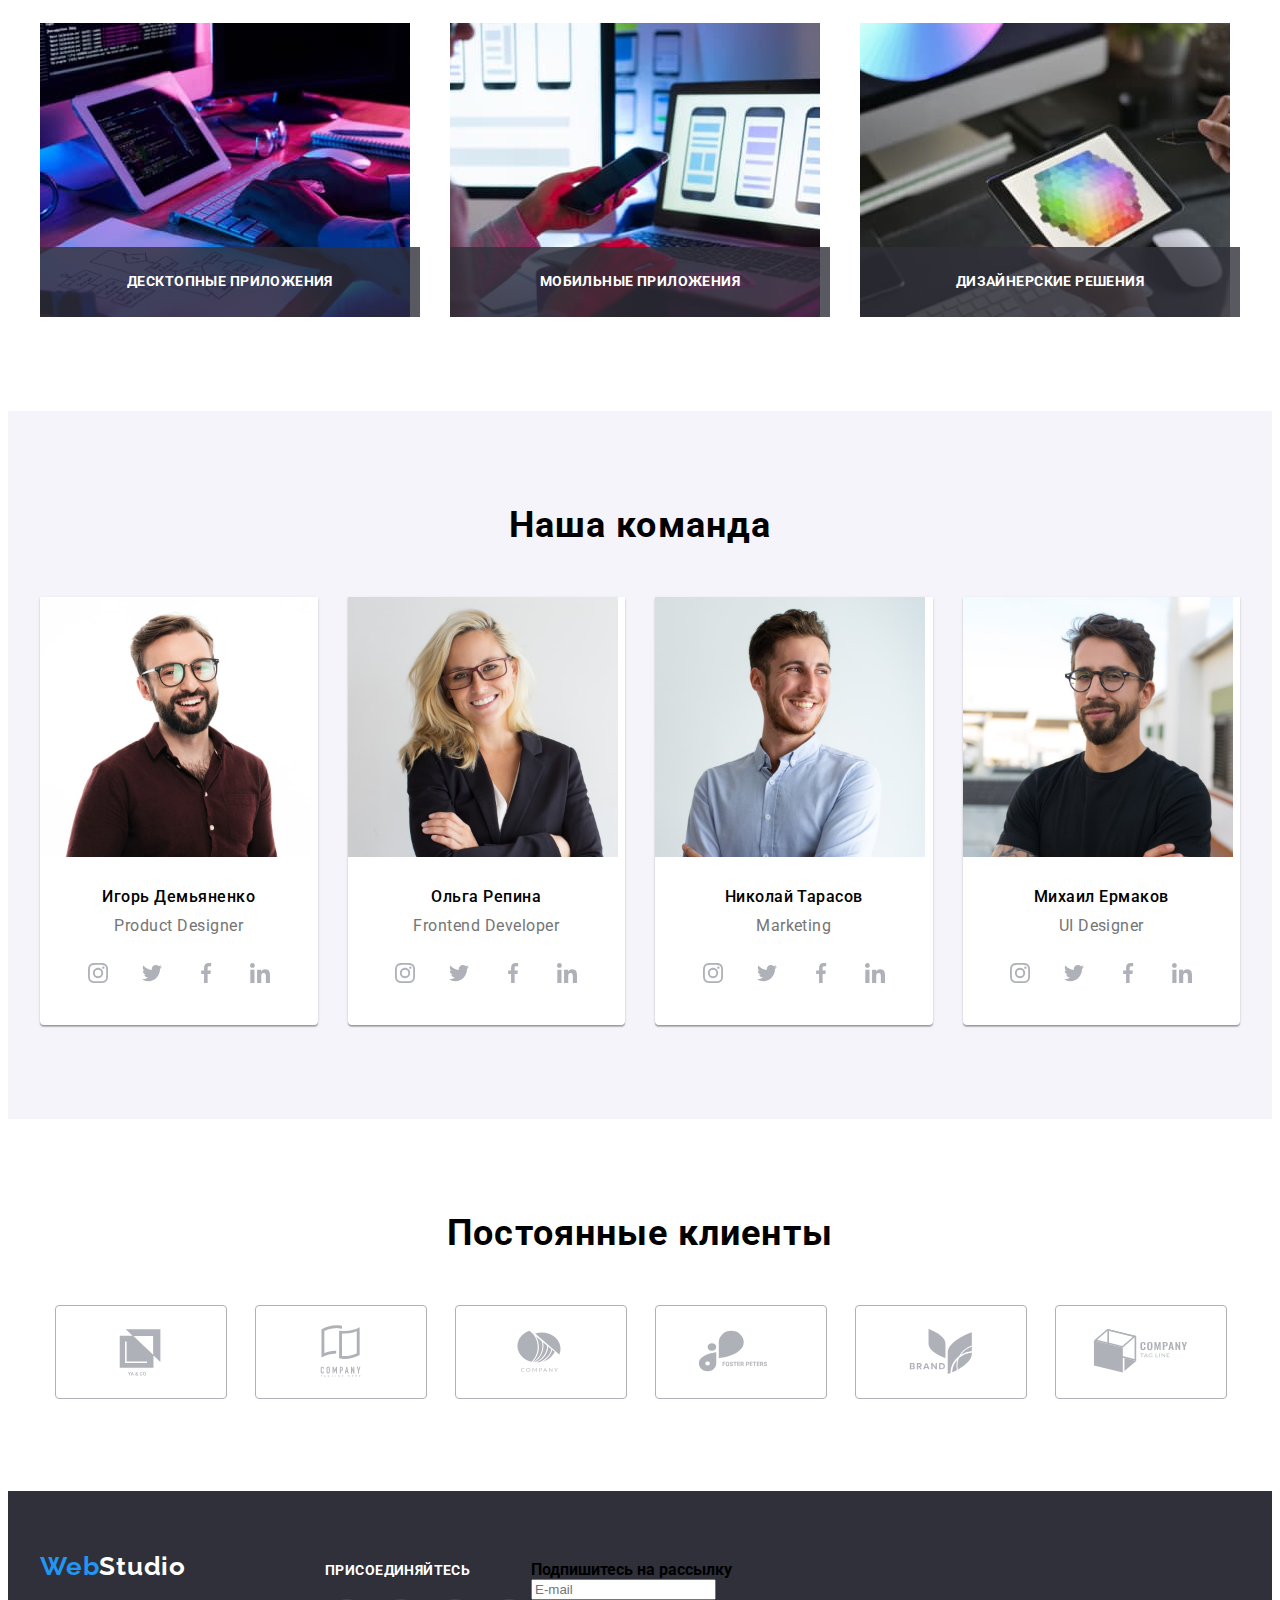
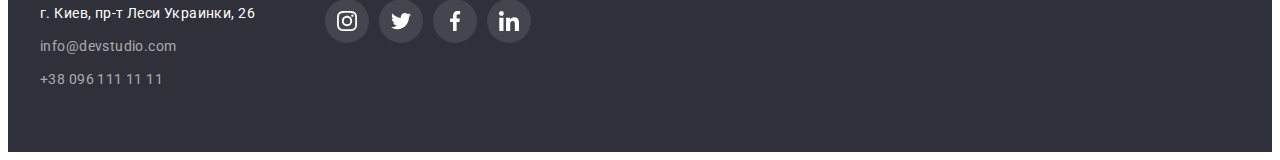
==== commit 262eb5dc: "1806 2126" ====
--- a/index.html
+++ b/index.html
@@ -392,6 +392,22 @@
               ></a>
             </li>
           </ul>
+        </div>
+        <div class="connect-form">
+          <h3 class="connect-form-title">Подпишитесь на рассылку</h3>
+          <div class="connect-form-field">
+            <div class="connect-form-wrap">
+              <input
+                type="text"
+                class="connect-form-input"
+                name="user-email"
+                required
+                pattern="[a-z0-9._%+-]+@[a-z0-9.-]+\.[a-z]{2,4}$"
+                title="example@mail.com"
+                placeholder="E-mail"
+              />
+            </div>
+          </div>
         </div>
       </div>
     </footer>
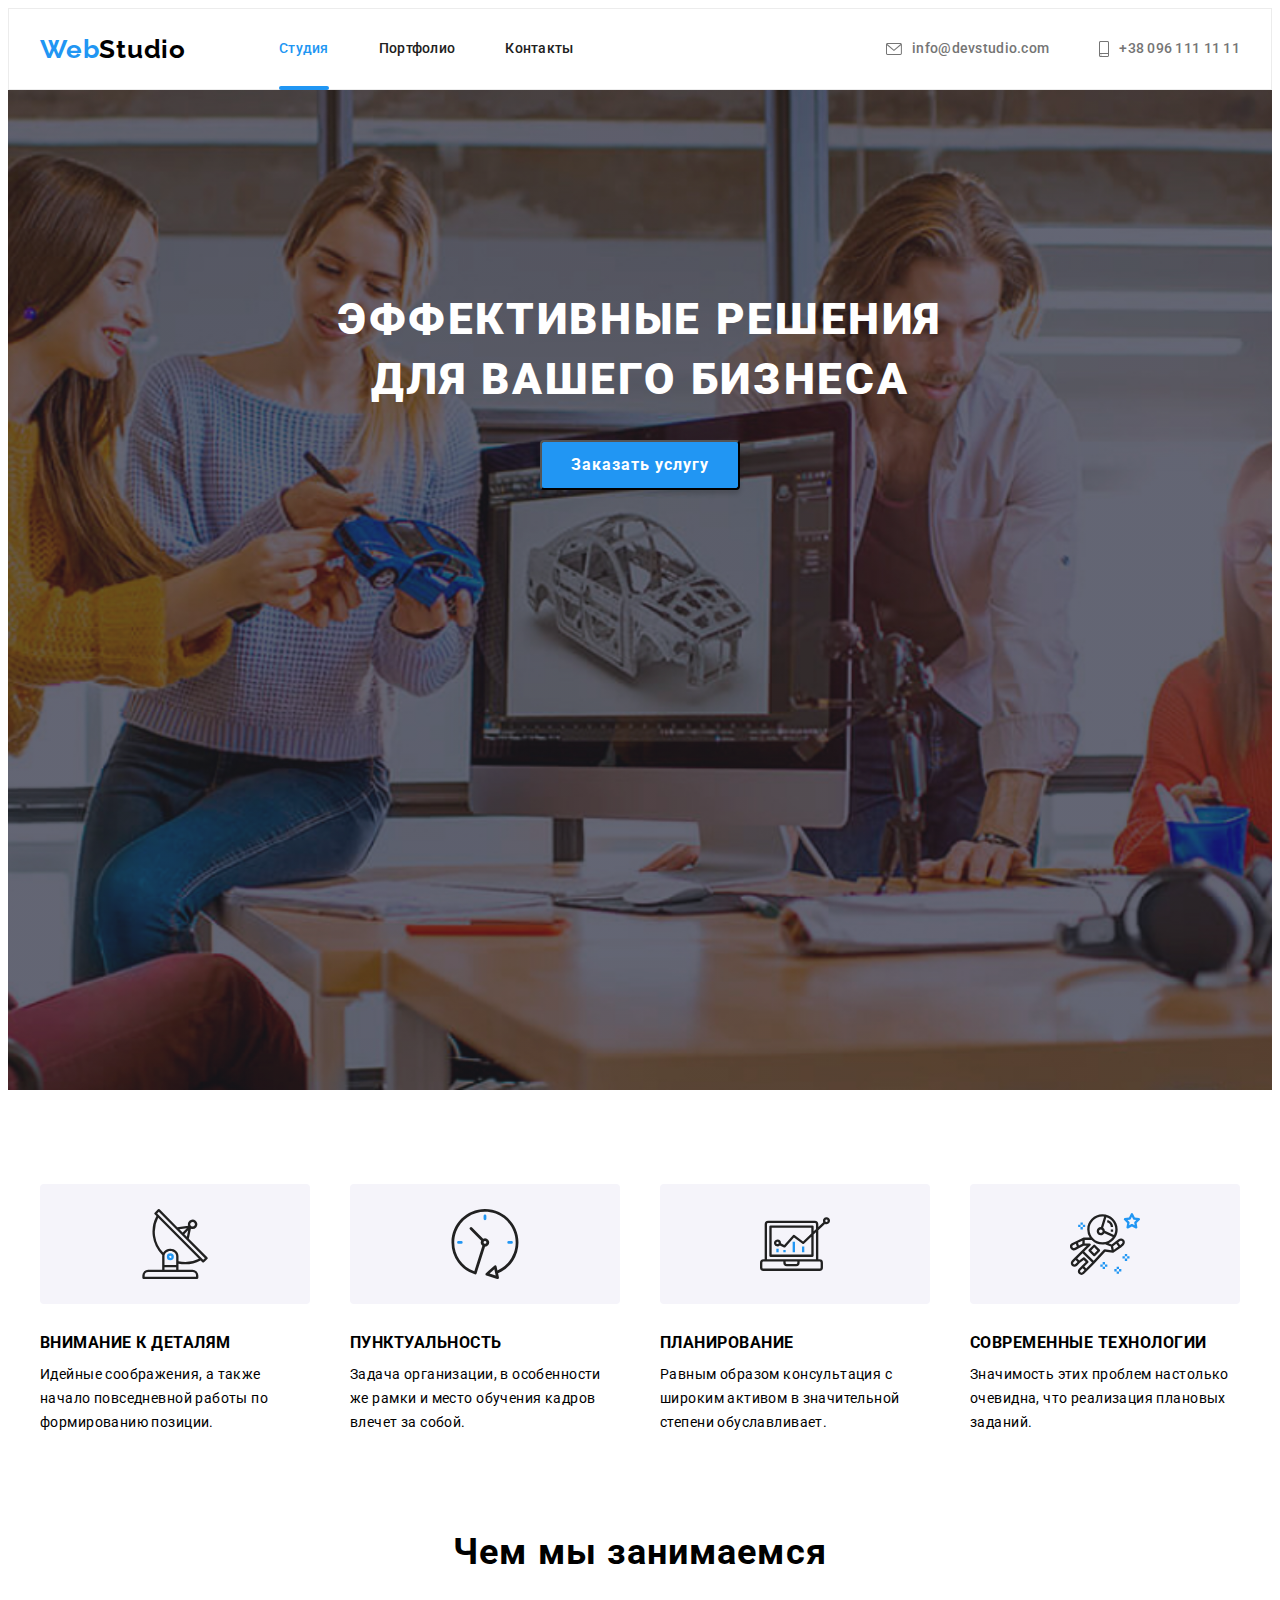
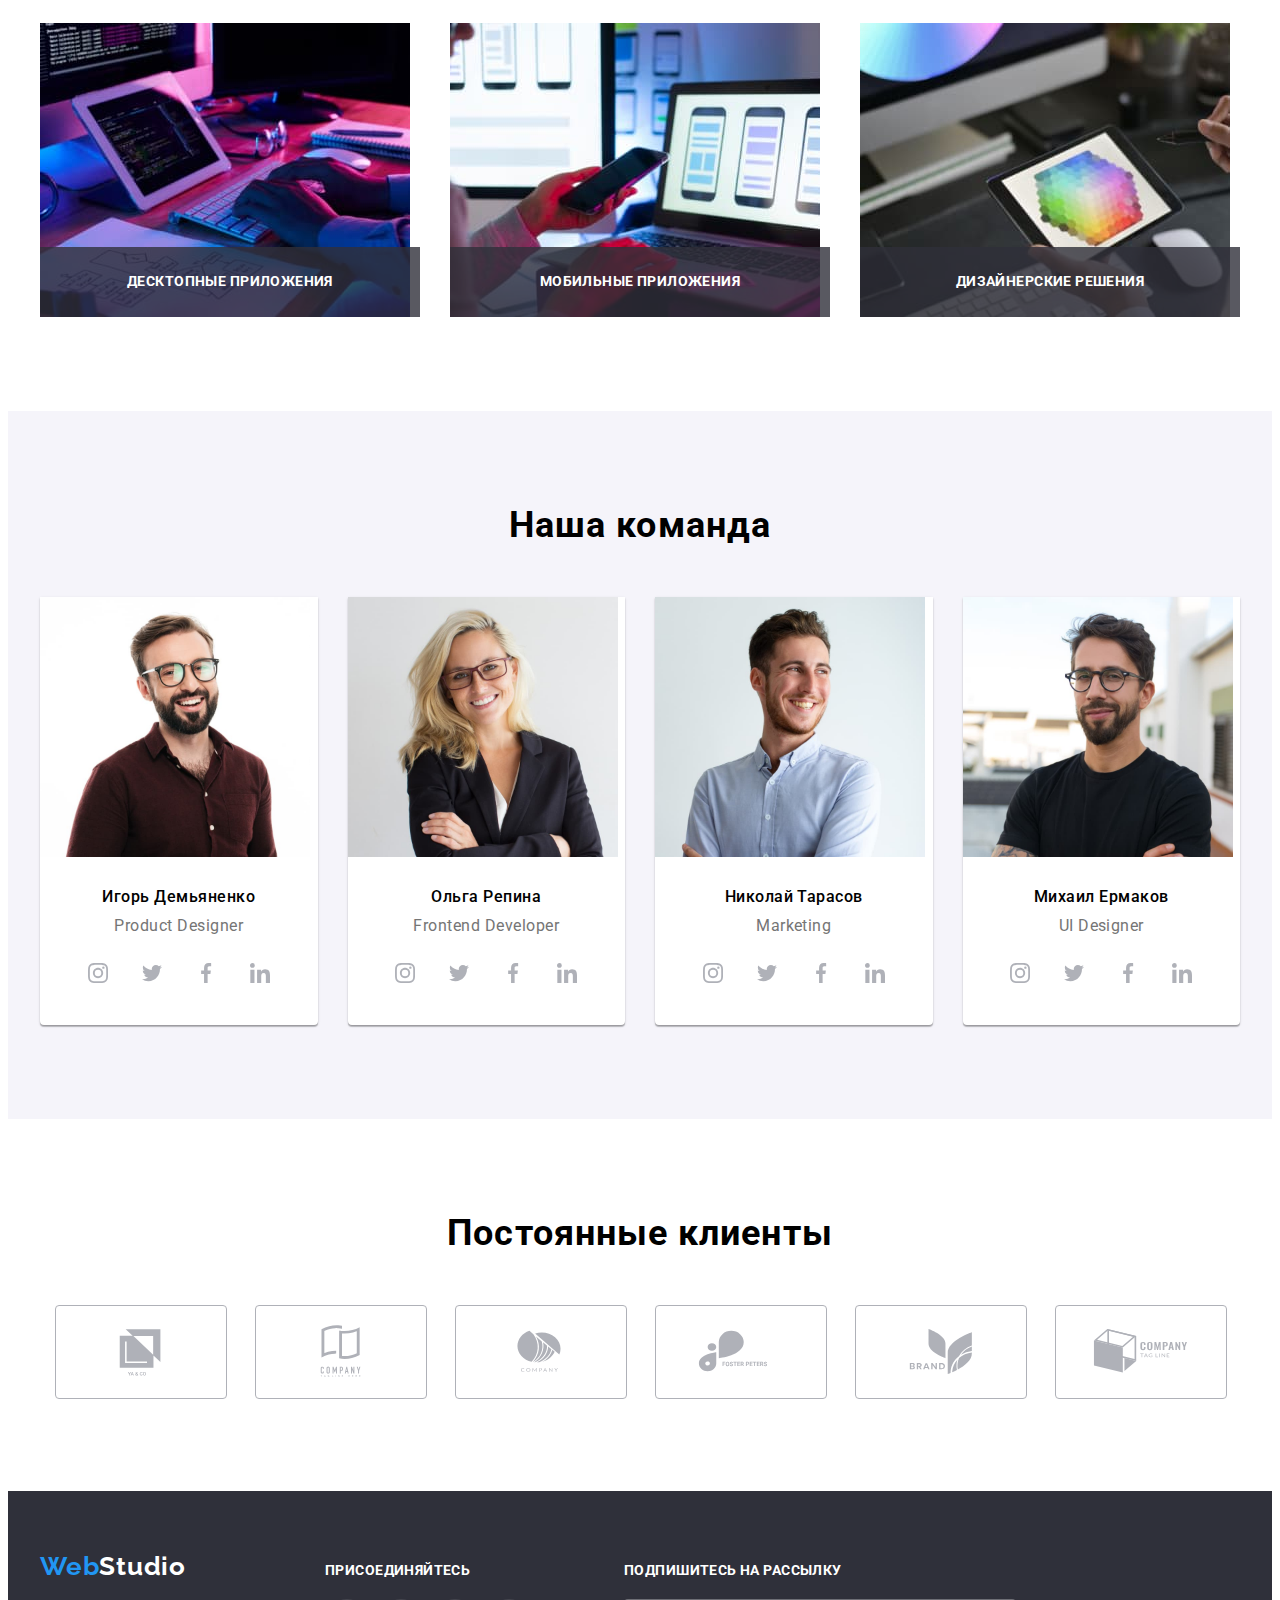
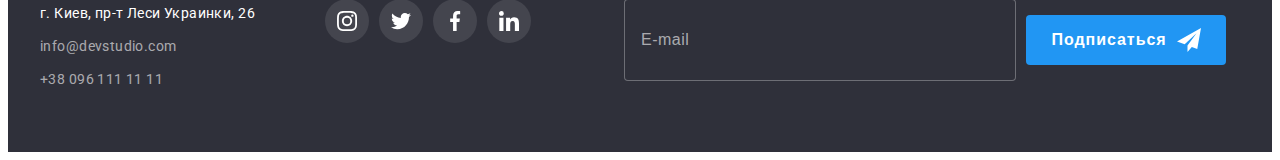
==== commit 36fccb15: "1906 0024" ====
--- a/index.html
+++ b/index.html
@@ -394,20 +394,25 @@
           </ul>
         </div>
         <div class="connect-form">
-          <h3 class="connect-form-title">Подпишитесь на рассылку</h3>
-          <div class="connect-form-field">
-            <div class="connect-form-wrap">
-              <input
-                type="text"
-                class="connect-form-input"
-                name="user-email"
-                required
-                pattern="[a-z0-9._%+-]+@[a-z0-9.-]+\.[a-z]{2,4}$"
-                title="example@mail.com"
-                placeholder="E-mail"
-              />
+          <p class="connect-title">Подпишитесь на рассылку</p>
+          <form class="connect-form-wrap">
+            <div class="connect-field">
+            <input
+              type="text"
+              class="connect-form-input"
+              name="user-email"
+              pattern="[a-z0-9._%+-]+@[a-z0-9.-]+\.[a-z]{2,4}$"
+              title="example@mail.com"
+              placeholder="E-mail"
+            />
+            <button type="submit" class="connect-form-btn">
+              Подписаться
+              <svg class="connect-form-icon" width="24px" height="24px">
+                <use href="./images/icons.svg#icon-send"></use>
+              </svg>
+            </button>
             </div>
-          </div>
+          </form>
         </div>
       </div>
     </footer>
--- a/css/styles.css
+++ b/css/styles.css
@@ -436,13 +436,14 @@
 .adress-connect {
   margin-left: 70px;
 }
-.connect-title {
+.connect-title{
   font-weight: var(--main-font-weight);
   font-size: 14px;
   line-height: 1.14;
   letter-spacing: 0.03em;
   text-transform: uppercase;
   color: var(--alternative-text-color);
+  margin-bottom: 20px;
 }
 .connect-soc-item {
   width: 44px;
@@ -452,7 +453,7 @@
 .connect-soc-list {
   display: flex;
   justify-content: center;
-  margin-top: 20px;
+  /* margin-top: 20px; */
 }
 .connect-soc-item:last-child {
   margin-right: 0;
@@ -480,6 +481,83 @@
 .connect-soc-link:hover .connect-soc-icon,
 .connect-soc-link:focus .connect-soc-icon {
   fill: var(--background-color);
+}
+.connect-form {
+  margin-left: 93px;
+}
+.connect-form .connect-field {
+  display: flex;
+  flex-direction: row;
+  align-items: center;
+}
+.connect-form-input {
+  background-color: #2f303a;
+  color: var(--background-color);
+  font-weight: 400;
+  font-size: 16px;
+  line-height: 1.3;
+  letter-spacing: 0.03em;
+  width: 358px;
+  height: 50px;
+  padding: 15px 16px;
+  border: 1px solid rgba(255, 255, 255, 0.3);
+  border-radius: 4px;
+  transition-duration: var(--default-transition-duration);
+  transition-timing-function: var(--default-transition-timing-function);
+}
+.connect-form-input::placeholder {
+  font-weight: 400;
+  font-size: 16px;
+  line-height: 1.3;
+  letter-spacing: 0.03em;
+  color: rgba(255, 255, 255, 0.6);
+}
+.connect-form-input:focus,
+.connect-form-input:hover {
+  border-color: var(--active-btn-color);
+    outline: none;
+}
+.connect-form-input:focus-visible {
+  border-color: var(--active-btn-color);
+}
+.connect-form-btn {
+  display: flex;
+  align-items: center;
+  justify-content: center;
+  border: 1px solid transparent;
+  text-align: center;
+  padding: 0;
+  min-width: 200px;
+  height: 50px;
+  border-radius: 4px;
+  margin-left: 10px;
+  fill: white;
+  color: var(--background-color);
+  background-color: var(--active-btn-color);
+  font-weight: 700;
+  font-size: 16px;
+  line-height: 1.87;
+  letter-spacing: 0.06em;
+  cursor: pointer;
+  transition-property: color, background-color;
+  transition-duration: var(--default-transition-duration);
+  transition-timing-function: var(--default-transition-timing-function);
+}
+.connect-form-btn:hover,
+.connect-form-btn:focus {
+  box-shadow: 0px 4px 4px rgba(0, 0, 0, 0.15);
+  color: var(--active-btn-color);
+  background-color: var(--background-color);
+  border: 1px solid transparent;
+  fill: var(--active-btn-color);
+}
+
+.connect-form-icon {
+  margin-left: 10px;
+}
+.connect-form-btn:hover .connect-form-icon,
+.connect-form-btn:focus .connect-form-icon{
+  fill: var(--active-btn-color);
 }
 
 /*----------------portfolio--------------------*/
@@ -734,17 +812,17 @@
   margin-bottom: 30px;
 }
 .modal-send-btn {
-    display: flex;
-      justify-content: center;
+  display: flex;
+  justify-content: center;
   align-items: center;
   margin: auto;
   height: 50px;
   min-width: 200px;
-    font-weight: 700;
+  font-weight: 700;
   font-size: 16px;
   line-height: 1.88;
   letter-spacing: 0.06em;
-   background-color: #188ce8;
+  background-color: #188ce8;
   box-shadow: 0px 4px 4px rgba(0, 0, 0, 0.15);
   border-radius: 4px;
   text-align: center;
@@ -755,5 +833,5 @@
 }
 .modal-send-btn:hover,
 .modal-send-btn:focus {
-   background-color: var(--active-btn-color);
-}
+  background-color: var(--active-btn-color);
+}
